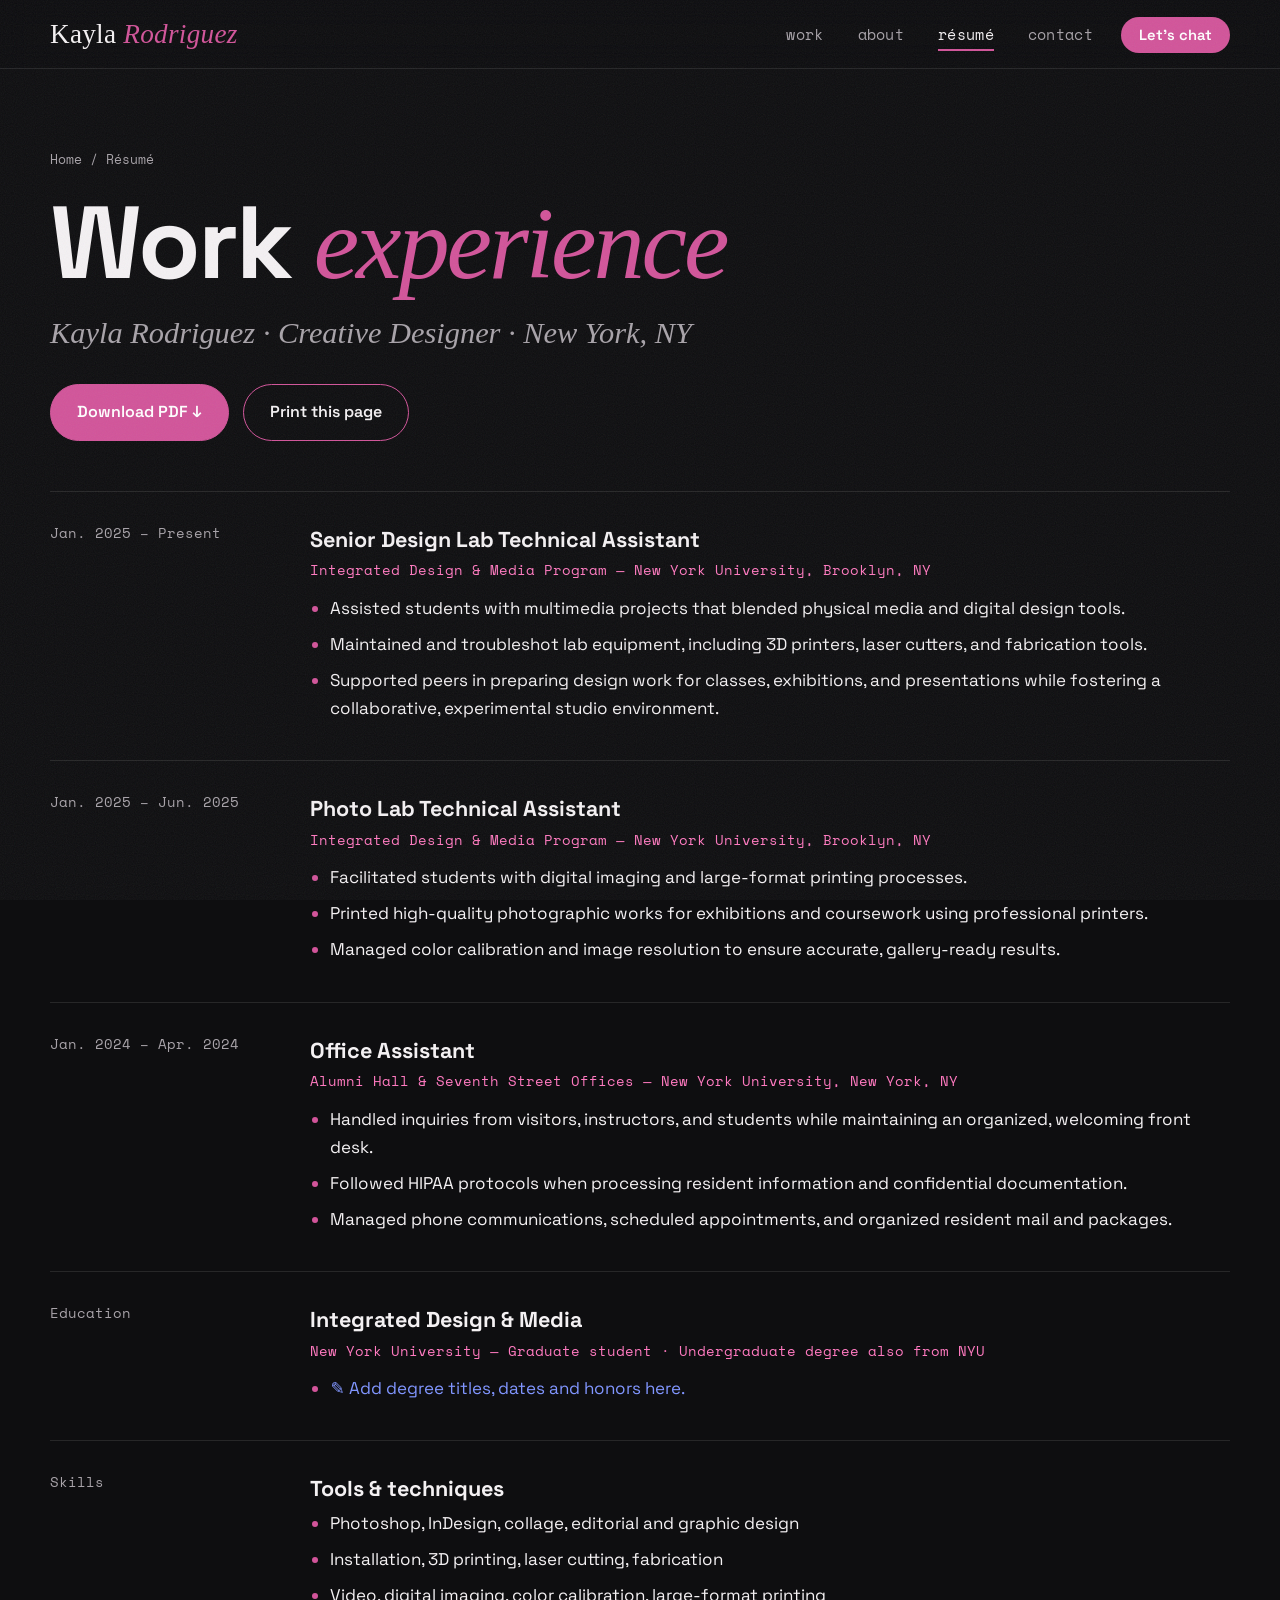
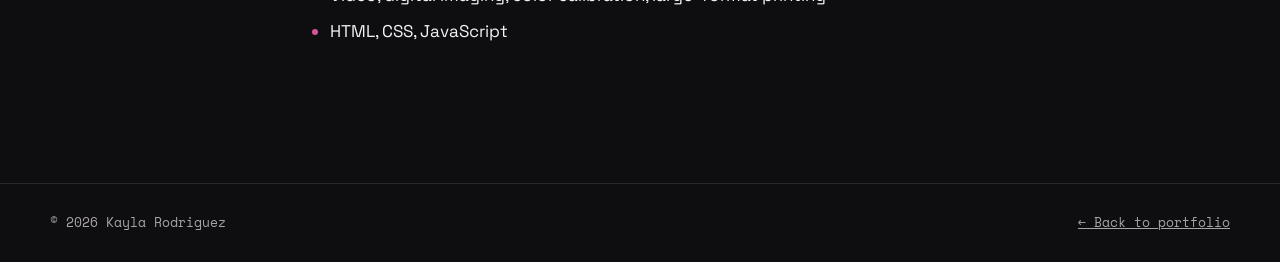
==== resume.html @ 99522a54 "bones" ====
<!DOCTYPE html>
<html lang="en" class="no-js">
<head>
  <meta charset="utf-8">
  <meta name="viewport" content="width=device-width, initial-scale=1">
  <title>Résumé — Kayla Rodriguez</title>
  <meta name="description" content="Résumé and work experience of Kayla Rodriguez, creative designer and NYU Integrated Design &amp; Media graduate student.">
  <link rel="preconnect" href="https://fonts.googleapis.com">
  <link rel="preconnect" href="https://fonts.gstatic.com" crossorigin>
  <link href="https://fonts.googleapis.com/css2?family=Instrument+Serif:ital@0;1&family=Space+Grotesk:wght@400;500;600;700&family=Space+Mono:wght@400;700&display=swap" rel="stylesheet">
  <link rel="stylesheet" href="style.css">
</head>
<body>
  <a class="skip-link" href="#main">Skip to content</a>
  <div class="progress" aria-hidden="true"></div>
  <header class="nav">
    <div class="wrap nav-inner">
      <a class="logo" href="index.html">Kayla <span>Rodriguez</span></a>
      <button class="menu-btn" type="button" aria-expanded="false" aria-controls="menu">menu</button>
      <ul id="menu">
        <li><a class="link" href="index.html#work">work</a></li>
        <li><a class="link" href="index.html#about">about</a></li>
        <li><a class="link" href="resume.html" aria-current="page">résumé</a></li>
        <li><a class="link" href="index.html#contact">contact</a></li>
        <li><a class="cta" href="mailto:RodriguezKay72@gmail.com">Let’s chat</a></li>
      </ul>
    </div>
  </header>

  <main id="main">
    <section class="p-hero">
      <div class="wrap">
        <div class="crumbs"><a href="index.html">Home</a> / Résumé</div>
        <h1>Work <em>experience</em></h1>
        <p class="kicker">Kayla Rodriguez · Creative Designer · New York, NY</p>
        <div class="hero-actions no-print">
          <!-- Put your PDF at assets/docs/Kayla-Rodriguez-Resume.pdf -->
          <a class="btn primary" href="assets/docs/Kayla-Rodriguez-Resume.pdf" download>Download PDF ↓</a>
          <a class="btn ghost" href="#" onclick="window.print();return false;">Print this page</a>
        </div>
      </div>
    </section>

    <section class="block" style="padding-top:20px">
      <div class="wrap">
        <article class="job reveal">
          <div class="when">Jan. 2025 – Present</div>
          <div>
            <h3>Senior Design Lab Technical Assistant</h3>
            <div class="where">Integrated Design &amp; Media Program — New York University, Brooklyn, NY</div>
            <ul>
              <li>Assisted students with multimedia projects that blended physical media and digital design tools.</li>
              <li>Maintained and troubleshot lab equipment, including 3D printers, laser cutters, and fabrication tools.</li>
              <li>Supported peers in preparing design work for classes, exhibitions, and presentations while fostering a collaborative, experimental studio environment.</li>
            </ul>
          </div>
        </article>
        <article class="job reveal">
          <div class="when">Jan. 2025 – Jun. 2025</div>
          <div>
            <h3>Photo Lab Technical Assistant</h3>
            <div class="where">Integrated Design &amp; Media Program — New York University, Brooklyn, NY</div>
            <ul>
              <li>Facilitated students with digital imaging and large-format printing processes.</li>
              <li>Printed high-quality photographic works for exhibitions and coursework using professional printers.</li>
              <li>Managed color calibration and image resolution to ensure accurate, gallery-ready results.</li>
            </ul>
          </div>
        </article>
        <article class="job reveal">
          <div class="when">Jan. 2024 – Apr. 2024</div>
          <div>
            <h3>Office Assistant</h3>
            <div class="where">Alumni Hall &amp; Seventh Street Offices — New York University, New York, NY</div>
            <ul>
              <li>Handled inquiries from visitors, instructors, and students while maintaining an organized, welcoming front desk.</li>
              <li>Followed HIPAA protocols when processing resident information and confidential documentation.</li>
              <li>Managed phone communications, scheduled appointments, and organized resident mail and packages.</li>
            </ul>
          </div>
        </article>
        <article class="job reveal">
          <div class="when">Education</div>
          <div>
            <h3>Integrated Design &amp; Media</h3>
            <div class="where">New York University — Graduate student · Undergraduate degree also from NYU</div>
            <ul><li><!-- Add degree names, graduation dates, honors here. --><span style="color:var(--yellow)">✎ Add degree titles, dates and honors here.</span></li></ul>
          </div>
        </article>
        <article class="job reveal">
          <div class="when">Skills</div>
          <div>
            <h3>Tools &amp; techniques</h3>
            <ul>
              <li>Photoshop, InDesign, collage, editorial and graphic design</li>
              <li>Installation, 3D printing, laser cutting, fabrication</li>
              <li>Video, digital imaging, color calibration, large-format printing</li>
              <li>HTML, CSS, JavaScript</li>
            </ul>
          </div>
        </article>
      </div>
    </section>
  </main>

  <footer><div class="wrap"><span>© <span id="year">2026</span> Kayla Rodriguez</span><span><a href="index.html">← Back to portfolio</a></span></div></footer>
  <script src="main.js"></script>
</body>
</html>
---- style.css ----
/* ============================================================
   Kayla Rodriguez — Portfolio
   Edit the colors / fonts in :root to re-theme the whole site.
   ============================================================ */
:root {
  --bg: #0e0e10;
  --bg-2: #161619;
  --bg-3: #1e1e23;
  --line: rgba(255, 255, 255, 0.1);
  --text: #f4f1f3;
  --muted: #a8a3a9;
  --accent: #d2549a;        /* magenta from your Notion name */
  --accent-2: #ff7ac0;      /* lighter hover */
  --blue: #3f7fc4;          /* from Science Said */
  --yellow: #8196ff;        /* from Operation: Girlhood */
  --red: #d8262f;
  --radius: 14px;
  --maxw: 1180px;
  --font-sans: "Space Grotesk", system-ui, -apple-system, "Segoe UI", sans-serif;
  --font-serif: "Playfair Display", Georgia, serif;
  --font-mono: "Space Mono", ui-monospace, Menlo, monospace;
}

*, *::before, *::after { box-sizing: border-box; }
html { scroll-behavior: smooth; }
body {
  margin: 0;
  background: var(--bg);
  color: var(--text);
  font-family: var(--font-sans);
  font-size: 17px;
  line-height: 1.65;
  -webkit-font-smoothing: antialiased;
  overflow-x: hidden;
}
img, video, iframe { max-width: 100%; display: block; }
a { color: inherit; }
::selection { background: var(--accent); color: #fff; }

.skip-link {
  position: absolute; left: -999px; top: 8px; z-index: 200;
  background: var(--accent); color: #fff; padding: 8px 14px; border-radius: 8px;
}
.skip-link:focus { left: 8px; }
:focus-visible { outline: 2px solid var(--accent-2); outline-offset: 3px; border-radius: 4px; }

/* film-grain overlay for texture */
body::after {
  content: ""; position: fixed; inset: 0; pointer-events: none; z-index: 150; opacity: .07;
  background-image: url("data:image/svg+xml;utf8,<svg xmlns='http://www.w3.org/2000/svg' width='160' height='160'><filter id='n'><feTurbulence type='fractalNoise' baseFrequency='.9' numOctaves='2' stitchTiles='stitch'/></filter><rect width='100%' height='100%' filter='url(%23n)'/></svg>");
}

.wrap { width: min(var(--maxw), 100% - 48px); margin-inline: auto; }

/* ---------- Scroll progress ---------- */
.progress { position: fixed; top: 0; left: 0; height: 3px; width: 0; z-index: 120;
  background: linear-gradient(90deg, var(--accent), var(--yellow), var(--blue)); }

/* ---------- Navigation ---------- */
.nav {
  position: sticky; top: 0; z-index: 100;
  background: rgba(14, 14, 16, 0.78);
  backdrop-filter: blur(14px); -webkit-backdrop-filter: blur(14px);
  border-bottom: 1px solid var(--line);
}
.nav-inner { display: flex; align-items: center; justify-content: space-between; height: 68px; }
.logo { font-family: var(--font-serif); font-size: 1.7rem; text-decoration: none; letter-spacing: .01em; }
.logo span { color: var(--accent); font-style: italic; }
.nav ul { display: flex; gap: 6px; list-style: none; margin: 0; padding: 0; align-items: center; }
.nav a.link {
  position: relative; text-decoration: none; padding: 8px 14px; font-size: .95rem;
  font-family: var(--font-mono); text-transform: lowercase; letter-spacing: .02em; color: var(--muted);
  transition: color .25s;
}
.nav a.link::after {
  content: ""; position: absolute; left: 14px; right: 14px; bottom: 2px; height: 2px;
  background: var(--accent); transform: scaleX(0); transform-origin: left; transition: transform .3s ease;
}
.nav a.link:hover, .nav a.link[aria-current="page"] { color: var(--text); }
.nav a.link:hover::after, .nav a.link[aria-current="page"]::after { transform: scaleX(1); }
.nav .cta {
  text-decoration: none; background: var(--accent); color: #fff; padding: 9px 18px; border-radius: 999px;
  font-size: .92rem; font-weight: 600; margin-left: 8px; transition: transform .2s, background .2s;
}
.nav .cta:hover { background: var(--accent-2); transform: translateY(-2px); }
.menu-btn { display: none; background: none; border: 1px solid var(--line); color: var(--text);
  padding: 8px 14px; border-radius: 8px; font: inherit; font-family: var(--font-mono); cursor: pointer; }

/* ---------- Buttons ---------- */
.btn {
  display: inline-flex; align-items: center; gap: 10px; padding: 14px 26px; border-radius: 999px;
  font-weight: 600; text-decoration: none; border: 1.5px solid var(--accent);
  transition: transform .2s, background .2s, color .2s, box-shadow .2s; cursor: pointer; font-size: 1rem;
  font-family: var(--font-sans);
}
.btn.primary { background: var(--accent); color: #fff; }
.btn.primary:hover { background: var(--accent-2); border-color: var(--accent-2); transform: translateY(-3px); box-shadow: 0 10px 30px -10px var(--accent); }
.btn.ghost { background: transparent; color: var(--text); }
.btn.ghost:hover { background: var(--accent); transform: translateY(-3px); }
.btn .arrow { transition: transform .25s; }
.btn:hover .arrow { transform: translateX(4px); }

/* ---------- Hero ---------- */
.hero { position: relative; padding: clamp(48px, 9vw, 110px) 0 clamp(40px, 6vw, 70px); overflow: hidden; min-height: calc(100vh - 137px);}
.hero .blob { position: absolute; border-radius: 50%; filter: blur(90px); opacity: .35; z-index: -1; animation: float 14s ease-in-out infinite alternate; }
.hero .b1 { width: 420px; height: 420px; background: var(--accent); top: -120px; left: -100px; }
.hero .b2 { width: 360px; height: 360px; background: var(--blue); bottom: -140px; right: 8%; animation-delay: -6s; opacity: .22; }
@keyframes float { to { transform: translate(60px, 40px) scale(1.12); } }

.hero-grid { display: grid; grid-template-columns: 1.25fr 1fr; gap: clamp(32px, 6vw, 80px); align-items: center; }
.eyebrow { font-family: var(--font-mono); font-size: .85rem; color: var(--accent-2); letter-spacing: .08em; text-transform: uppercase; margin: 0 0 18px; }
.eyebrow::before { content: "● "; animation: blink 1.8s infinite; }
@keyframes blink { 50% { opacity: .2; } }
h1.hero-title { font-size: clamp(2.6rem, 6.4vw, 5rem); line-height: 1.02; margin: 0 0 22px; font-weight: 700; letter-spacing: -.02em; }
h1.hero-title .name { color: var(--accent); font-family: var(--font-serif); font-style: italic; font-weight: 400; }
.hero-role { font-size: clamp(1.25rem, 2.4vw, 1.7rem); font-weight: 500; margin: 0 0 18px; }
.hero-role em { font-family: var(--font-serif); font-size: 1.15em; color: var(--accent-2); }
.rotator { display: inline-block; min-width: 1ch; color: var(--yellow); border-right: 2px solid var(--yellow); padding-right: 4px; animation: caret .8s steps(1) infinite; }
@keyframes caret { 50% { border-color: transparent; } }
.hero-sub { color: var(--muted); max-width: 56ch; margin: 0 0 30px; font-size: 1.08rem; }
.hero-actions { display: flex; flex-wrap: wrap; gap: 14px; }

.portrait { position: relative; justify-self: center; width: min(380px, 80vw); }
.portrait .frame {
  position: relative; border-radius: 22px; overflow: hidden; aspect-ratio: 4 / 4.6;
  border: 2px solid var(--text); transform: rotate(2.5deg); transition: transform .5s cubic-bezier(.2, .8, .2, 1);
  box-shadow: 14px 14px 0 var(--accent); background: var(--bg-3);
}
.portrait:hover .frame { transform: rotate(-1deg) scale(1.02); }
.portrait img { width: 100%; height: 100%; object-fit: cover; }
.portrait .sticker {
  position: absolute; z-index: 2; font-family: var(--font-mono); font-size: .78rem; font-weight: 700;
  padding: 7px 12px; border-radius: 999px; border: 2px solid #111; color: #111;
  animation: bob 5s ease-in-out infinite alternate;
}
.sticker.s1 { background: var(--yellow); top: -14px; left: -22px; transform: rotate(-8deg); }
.sticker.s2 { background: #fff; bottom: 26px; right: -26px; transform: rotate(6deg); animation-delay: -2s; }
.sticker.s3 { background: var(--blue); color: #fff; bottom: -18px; left: 8%; transform: rotate(-4deg); animation-delay: -3.5s; border-color: #fff; }
@keyframes bob { to { translate: 0 -8px; } }

/* ---------- Marquee ---------- */
.marquee { border-block: 1px solid var(--line); background: var(--bg-2); overflow: hidden; padding: 16px 0; }
.marquee-track { display: flex; width: max-content; gap: 40px; animation: scroll 38s linear infinite; }
.marquee:hover .marquee-track { animation-play-state: paused; }
.marquee span { font-family: var(--font-serif); font-size: clamp(1.125rem, 1.6vw, 1.425rem); font-style: italic; white-space: nowrap; font-weight: 500; display: flex; align-items: center; gap: 24px; }
.marquee span::after { content: "✦"; color: var(--accent); font-style: normal; font-size: .8em; }
@keyframes scroll { to { transform: translateX(-50%); } }

/* ---------- Sections ---------- */
section.block { padding: clamp(56px, 8vw, 100px) 0; }
.section-head { display: flex; align-items: baseline; justify-content: space-between; gap: 20px; flex-wrap: wrap; margin-bottom: 36px; }
h2.section-title { font-size: clamp(2rem, 4.5vw, 3.2rem); margin: 0; letter-spacing: -.02em; line-height: 1.1; }
h2.section-title em { font-family: var(--font-serif); color: var(--accent); font-weight: 400; }
.section-num { font-family: var(--font-mono); color: var(--muted); font-size: .9rem; }

/* ---------- Project cards ---------- */
.projects { display: grid; grid-template-columns: repeat(2, 1fr); gap: 28px; }
.card {
  position: relative; display: block; text-decoration: none; border-radius: var(--radius);
  background: var(--bg-2); border: 1px solid var(--line); overflow: hidden;
  transition: transform .35s cubic-bezier(.2, .8, .2, 1), border-color .3s, box-shadow .3s;
  transform-style: preserve-3d;
}
.card:hover { border-color: var(--accent); box-shadow: 0 24px 60px -24px rgba(210, 84, 154, .55); }
.card .thumb { aspect-ratio: 16 / 10; overflow: hidden; background: var(--bg-3); }
.card .thumb img { width: 100%; height: 100%; object-fit: cover; transition: transform .7s cubic-bezier(.2, .8, .2, 1), filter .4s; }
.card:hover .thumb img { transform: scale(1.07); }
.card .meta { padding: 20px 24px 24px; display: grid; gap: 8px; }
.card .tags { display: flex; flex-wrap: wrap; gap: 8px; }
.tag { font-family: var(--font-mono); font-size: .72rem; text-transform: uppercase; letter-spacing: .06em; padding: 4px 10px; border: 1px solid var(--line); border-radius: 999px; color: var(--muted); }
.tag.hot { border-color: var(--accent); color: var(--accent-2); }
.card h3 { font-size: 1.5rem; margin: 0; display: flex; justify-content: space-between; align-items: center; gap: 12px; }
.card h3 .go { font-size: 1.3rem; color: var(--accent); transition: transform .3s; }
.card:hover h3 .go { transform: translate(4px, -4px) rotate(0deg); }
.card p { margin: 0; color: var(--muted); font-size: .98rem; }
.card .num { position: absolute; top: 14px; left: 16px; z-index: 2; font-family: var(--font-mono); font-size: .8rem; background: rgba(0, 0, 0, .65); padding: 4px 10px; border-radius: 999px; backdrop-filter: blur(6px); }

/* ---------- About ---------- */
.about-grid { display: grid; grid-template-columns: 1fr 1.2fr; gap: clamp(30px, 6vw, 80px); align-items: start; }
.about-grid p { margin: 0 0 18px; }
.about-big { font-size: clamp(1.5rem, 3vw, 2.1rem); line-height: 1.3; font-weight: 500; letter-spacing: -.01em; }
.about-big em { font-family: var(--font-serif); color: var(--accent-2); }
.themes { display: flex; flex-wrap: wrap; gap: 10px; margin-top: 8px; }
.themes .tag { font-size: .8rem; padding: 7px 14px; transition: all .25s; }
.themes .tag:hover { background: var(--accent); color: #fff; border-color: var(--accent); transform: rotate(-2deg) scale(1.05); }
.skills { margin-top: 30px; display: grid; grid-template-columns: 1fr 1fr; gap: 12px 24px; font-family: var(--font-mono); font-size: .86rem; color: var(--muted); }
.skills b { color: var(--text); display: block; margin-bottom: 4px; font-weight: 700; }

/* ---------- Contact ---------- */
.contact { text-align: center; background: linear-gradient(180deg, transparent, rgba(210, 84, 154, .12)); border-top: 1px solid var(--line); }
.contact h2 { font-size: clamp(2.4rem, 8vw, 6rem); line-height: 1; margin: 0 0 24px; letter-spacing: -.03em; }
.contact h2 em { font-family: var(--font-serif); color: var(--accent); font-weight: 400; }
.contact-links { display: flex; justify-content: center; flex-wrap: wrap; gap: 14px; margin-top: 28px; }
.email-big { font-size: clamp(1.1rem, 3vw, 1.8rem); font-family: var(--font-mono); text-decoration: none; border-bottom: 2px solid var(--accent); transition: color .2s; word-break: break-all; }
.email-big:hover { color: var(--accent-2); }

footer { border-top: 1px solid var(--line); padding: 28px 0; color: var(--muted); font-family: var(--font-mono); font-size: .82rem; }
footer .wrap { display: flex; justify-content: space-between; flex-wrap: wrap; gap: 10px; }

/* ---------- Project pages ---------- */
.p-hero { padding: clamp(40px, 7vw, 80px) 0 30px; }
.crumbs { font-family: var(--font-mono); font-size: .82rem; color: var(--muted); margin-bottom: 22px; }
.crumbs a { text-decoration: none; } .crumbs a:hover { color: var(--accent-2); }
.p-hero h1 { font-size: clamp(2.8rem, 8vw, 6.4rem); line-height: .98; margin: 0 0 14px; letter-spacing: -.03em; }
.p-hero h1 em { font-family: var(--font-serif); font-weight: 400; color: var(--accent); }
.p-hero .kicker { font-family: var(--font-serif); font-style: italic; font-size: clamp(1.3rem, 2.6vw, 1.9rem); color: var(--muted); margin: 0 0 26px; }
.facts { display: grid; grid-template-columns: repeat(auto-fit, minmax(170px, 1fr)); gap: 0; border-block: 1px solid var(--line); margin-top: 30px; }
.facts div { padding: 16px 18px 16px 0; }
.facts dt { font-family: var(--font-mono); font-size: .72rem; text-transform: uppercase; letter-spacing: .08em; color: var(--muted); }
.facts dd { margin: 4px 0 0; font-weight: 600; }
.facts { margin-bottom: 0; }
.cover { margin: 40px 0 10px; border-radius: var(--radius); overflow: hidden; border: 1px solid var(--line); background: var(--bg-2); }
.cover img { width: 100%; max-height: 620px; object-fit: contain; margin: 0 auto; }

.article { display: grid; grid-template-columns: 200px 1fr; gap: clamp(24px, 5vw, 70px); padding: 40px 0; border-top: 1px solid var(--line); }
.article:first-of-type { border-top: none; }
.article > h2 { font-family: var(--font-mono); font-size: .85rem; text-transform: uppercase; letter-spacing: .1em; color: var(--accent-2); margin: 6px 0 0; font-weight: 700; position: sticky; top: 90px; align-self: start; }
.article .body { max-width: 74ch; }
.article .body p { margin: 0 0 20px; }
.article .body .lede { font-size: clamp(1.25rem, 2.2vw, 1.55rem); line-height: 1.45; font-weight: 500; }
.article .body blockquote { margin: 28px 0; padding: 4px 0 4px 22px; border-left: 3px solid var(--accent); font-family: var(--font-serif); font-size: 1.6rem; line-height: 1.3; font-style: italic; }
.article .body ul { padding-left: 1.2em; } .article .body li { margin-bottom: 10px; }
.article .body li::marker { color: var(--accent); }
.article.wide { grid-template-columns: 1fr; }
.article.wide > h2 { position: static; margin-bottom: 4px; }

.placeholder-note {
  border: 1.5px dashed var(--yellow); color: var(--yellow); border-radius: 10px; padding: 14px 18px;
  font-family: var(--font-mono); font-size: .85rem; background: rgba(243, 216, 107, .06); margin: 0 0 18px;
}
.gallery { display: grid; grid-template-columns: repeat(auto-fill, minmax(240px, 1fr)); gap: 18px; }
.gallery figure { margin: 0; }
.gallery button { all: unset; display: block; cursor: zoom-in; width: 100%; border-radius: 10px; overflow: hidden; border: 1px solid var(--line); transition: transform .3s, border-color .3s; }
.gallery button:hover { transform: translateY(-6px) rotate(-.6deg); border-color: var(--accent); }
.gallery button:focus-visible { outline: 2px solid var(--accent-2); outline-offset: 3px; }
.gallery img { width: 100%; height: auto; }
.gallery figcaption { font-family: var(--font-mono); font-size: .76rem; color: var(--muted); padding: 8px 2px; }
.media-frame { position: relative; aspect-ratio: 16 / 9; border-radius: var(--radius); overflow: hidden; border: 1px solid var(--line); background: var(--bg-2); }
.media-frame iframe, .media-frame video { position: absolute; inset: 0; width: 100%; height: 100%; border: 0; }
.media-frame.tall { aspect-ratio: 3 / 4; max-width: 560px; }
.flip-frame { aspect-ratio: 4 / 3; max-width: 900px; }

.next-prev { display: grid; grid-template-columns: 1fr 1fr; border-top: 1px solid var(--line); }
.next-prev a { padding: 44px 24px; text-decoration: none; transition: background .3s; }
.next-prev a:hover { background: var(--bg-2); }
.next-prev a:last-child { text-align: right; border-left: 1px solid var(--line); }
.next-prev small { font-family: var(--font-mono); color: var(--muted); text-transform: uppercase; letter-spacing: .08em; }
.next-prev strong { display: block; font-size: clamp(1.4rem, 3.4vw, 2.4rem); letter-spacing: -.02em; margin-top: 6px; }
.next-prev a:hover strong { color: var(--accent-2); }

/* ---------- Résumé ---------- */
.job { display: grid; grid-template-columns: 230px 1fr; gap: 30px; padding: 30px 0; border-top: 1px solid var(--line); }
.job .when { font-family: var(--font-mono); font-size: .85rem; color: var(--muted); }
.job h3 { margin: 0 0 2px; font-size: 1.35rem; }
.job .where { color: var(--accent-2); font-family: var(--font-mono); font-size: .86rem; margin-bottom: 12px; }
.job ul { margin: 0; padding-left: 1.2em; } .job li { margin-bottom: 8px; } .job li::marker { color: var(--accent); }
.resume-embed { height: 80vh; border: 1px solid var(--line); border-radius: var(--radius); overflow: hidden; background: var(--bg-2); }
.resume-embed iframe, .resume-embed object { width: 100%; height: 100%; border: 0; }

/* ---------- Lightbox ---------- */
.lightbox { position: fixed; inset: 0; z-index: 300; background: rgba(0, 0, 0, .92); display: none; place-items: center; padding: 30px; }
.lightbox.open { display: grid; }
.lightbox img { max-height: 90vh; max-width: 92vw; width: auto; border-radius: 8px; animation: pop .3s ease; }
.lightbox button { position: absolute; top: 18px; right: 22px; background: var(--accent); color: #fff; border: 0; font-size: 1.1rem; border-radius: 999px; padding: 10px 16px; cursor: pointer; font-family: var(--font-mono); }
@keyframes pop { from { transform: scale(.94); opacity: 0; } }

/* ---------- Custom cursor (desktop only) ---------- */
.cursor { position: fixed; left: 0; top: 0; width: 18px; height: 18px; border-radius: 50%; border: 2px solid var(--accent-2); pointer-events: none; z-index: 400; transform: translate(-50%, -50%); transition: width .2s, height .2s, background .2s; mix-blend-mode: difference; opacity: 0; }
.cursor.on { opacity: 1; }
.cursor.big { width: 54px; height: 54px; background: rgba(255, 255, 255, .15); }

/* ---------- Reveal on scroll ---------- */
.reveal { opacity: 0; transform: translateY(34px); transition: opacity .8s ease, transform .8s cubic-bezier(.2, .8, .2, 1); }
.reveal.in { opacity: 1; transform: none; }
.no-js .reveal { opacity: 1; transform: none; }

/* ---------- Responsive ---------- */
@media (max-width: 900px) {
  .hero-grid, .about-grid { grid-template-columns: 1fr; }
  .portrait { order: -1; width: min(300px, 70vw); margin-bottom: 20px; }
  .projects { grid-template-columns: 1fr; }
  .article, .job { grid-template-columns: 1fr; gap: 10px; }
  .article > h2 { position: static; }
}
@media (max-width: 760px) {
  .menu-btn { display: block; }
  .nav ul { position: absolute; top: 68px; left: 0; right: 0; flex-direction: column; align-items: stretch; background: var(--bg); border-bottom: 1px solid var(--line); padding: 10px 24px 20px; display: none; }
  .nav ul.open { display: flex; }
  .nav a.link { padding: 14px 0; } .nav a.link::after { left: 0; right: 0; bottom: 8px; }
  .nav .cta { text-align: center; margin: 8px 0 0; }
}
@media (hover: none), (pointer: coarse) { .cursor { display: none; } }
@media (prefers-reduced-motion: reduce) {
  *, *::before, *::after { animation: none !important; transition: none !important; scroll-behavior: auto !important; }
  .reveal { opacity: 1; transform: none; }
}
@media print {
  .nav, .progress, .cursor, .marquee, footer, .no-print, body::after { display: none !important; }
  body { background: #fff; color: #000; font-size: 12pt; }
  .job { break-inside: avoid; } .job .where, .eyebrow { color: #444; }
}
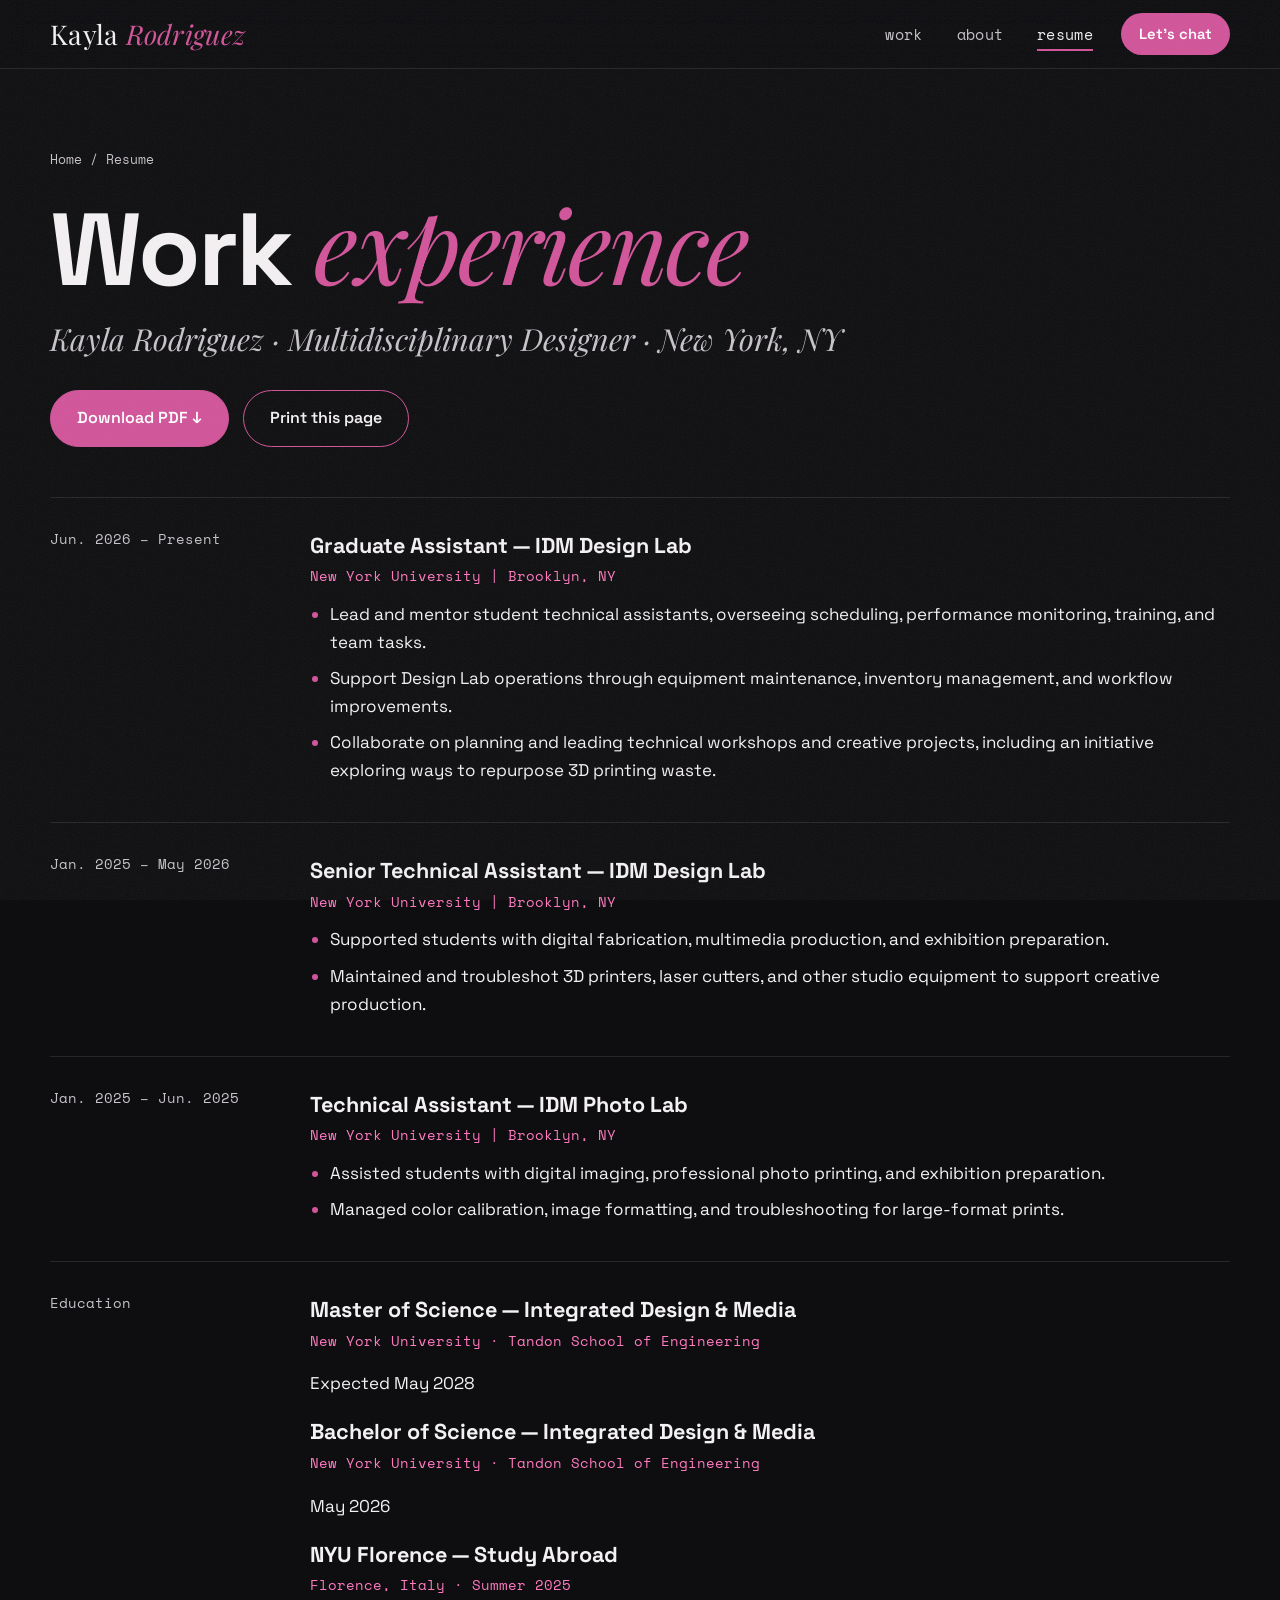
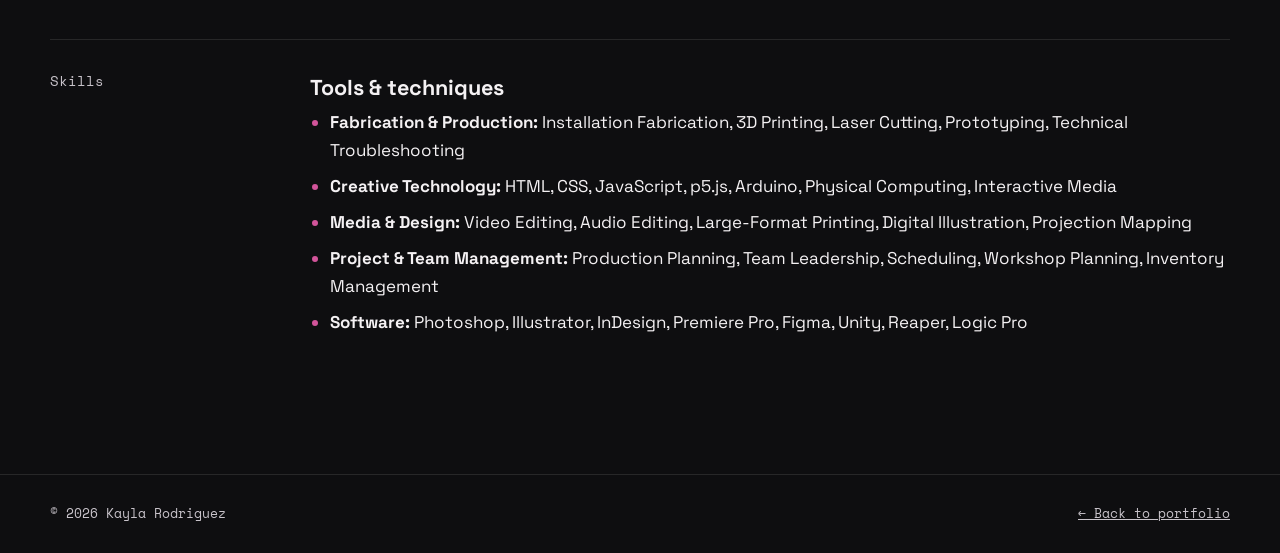
==== commit 3cea25c3: "moreeeee" ====
--- a/resume.html
+++ b/resume.html
@@ -1,15 +1,21 @@
 <!DOCTYPE html>
 <html lang="en" class="no-js">
+
 <head>
   <meta charset="utf-8">
   <meta name="viewport" content="width=device-width, initial-scale=1">
-  <title>Résumé — Kayla Rodriguez</title>
-  <meta name="description" content="Résumé and work experience of Kayla Rodriguez, creative designer and NYU Integrated Design &amp; Media graduate student.">
+  <title>Resume — Kayla Rodriguez</title>
+  <meta name="description"
+    content="Resume and work experience of Kayla Rodriguez, creative designer and NYU Integrated Design &amp; Media graduate student.">
   <link rel="preconnect" href="https://fonts.googleapis.com">
   <link rel="preconnect" href="https://fonts.gstatic.com" crossorigin>
-  <link href="https://fonts.googleapis.com/css2?family=Instrument+Serif:ital@0;1&family=Space+Grotesk:wght@400;500;600;700&family=Space+Mono:wght@400;700&display=swap" rel="stylesheet">
+
+  <link
+    href="https://fonts.googleapis.com/css2?family=Playfair+Display:ital,wght@0,400;0,500;0,600;1,400;1,500;1,600&family=Space+Grotesk:wght@400;500;600;700&family=Space+Mono:wght@400;700&display=swap"
+    rel="stylesheet">
   <link rel="stylesheet" href="style.css">
 </head>
+
 <body>
   <a class="skip-link" href="#main">Skip to content</a>
   <div class="progress" aria-hidden="true"></div>
@@ -20,9 +26,9 @@
       <ul id="menu">
         <li><a class="link" href="index.html#work">work</a></li>
         <li><a class="link" href="index.html#about">about</a></li>
-        <li><a class="link" href="resume.html" aria-current="page">résumé</a></li>
-        <li><a class="link" href="index.html#contact">contact</a></li>
-        <li><a class="cta" href="mailto:RodriguezKay72@gmail.com">Let’s chat</a></li>
+        <li><a class="link" href="resume.html" aria-current="page">resume</a></li>
+        <!-- <li><a class="link" href="#contact">contact</a></li> -->
+        <a class="cta" href="index.html#contact">Let’s chat</a>
       </ul>
     </div>
   </header>
@@ -30,9 +36,9 @@
   <main id="main">
     <section class="p-hero">
       <div class="wrap">
-        <div class="crumbs"><a href="index.html">Home</a> / Résumé</div>
+        <div class="crumbs"><a href="index.html">Home</a> / Resume</div>
         <h1>Work <em>experience</em></h1>
-        <p class="kicker">Kayla Rodriguez · Creative Designer · New York, NY</p>
+        <p class="kicker">Kayla Rodriguez · Multidisciplinary Designer · New York, NY</p>
         <div class="hero-actions no-print">
           <!-- Put your PDF at assets/docs/Kayla-Rodriguez-Resume.pdf -->
           <a class="btn primary" href="assets/docs/Kayla-Rodriguez-Resume.pdf" download>Download PDF ↓</a>
@@ -44,66 +50,104 @@
     <section class="block" style="padding-top:20px">
       <div class="wrap">
         <article class="job reveal">
-          <div class="when">Jan. 2025 – Present</div>
+          <div class="when">Jun. 2026 – Present</div>
           <div>
-            <h3>Senior Design Lab Technical Assistant</h3>
-            <div class="where">Integrated Design &amp; Media Program — New York University, Brooklyn, NY</div>
+            <h3>Graduate Assistant — IDM Design Lab</h3>
+            <div class="where">New York University | Brooklyn, NY</div>
             <ul>
-              <li>Assisted students with multimedia projects that blended physical media and digital design tools.</li>
-              <li>Maintained and troubleshot lab equipment, including 3D printers, laser cutters, and fabrication tools.</li>
-              <li>Supported peers in preparing design work for classes, exhibitions, and presentations while fostering a collaborative, experimental studio environment.</li>
+              <li>Lead and mentor student technical assistants, overseeing scheduling, performance monitoring, training, and team tasks.</li>
+              <li>Support Design Lab operations through equipment maintenance, inventory management, and workflow improvements.</li>
+              <li>Collaborate on planning and leading technical workshops and creative projects, including an initiative exploring ways to repurpose 3D printing waste.</li>
+            </ul>
+          </div>
+        </article>
+        <article class="job reveal">
+          <div class="when">Jan. 2025 – May 2026</div>
+          <div>
+            <h3>Senior Technical Assistant — IDM Design Lab</h3>
+            <div class="where">New York University | Brooklyn, NY</div>
+            <ul>
+              <li>Supported students with digital fabrication, multimedia production, and exhibition preparation.</li>
+              <li>Maintained and troubleshot 3D printers, laser cutters, and other studio equipment to support creative production.</li>
             </ul>
           </div>
         </article>
         <article class="job reveal">
           <div class="when">Jan. 2025 – Jun. 2025</div>
           <div>
-            <h3>Photo Lab Technical Assistant</h3>
-            <div class="where">Integrated Design &amp; Media Program — New York University, Brooklyn, NY</div>
+            <h3>Technical Assistant — IDM Photo Lab</h3>
+            <div class="where">New York University | Brooklyn, NY</div>
             <ul>
-              <li>Facilitated students with digital imaging and large-format printing processes.</li>
-              <li>Printed high-quality photographic works for exhibitions and coursework using professional printers.</li>
-              <li>Managed color calibration and image resolution to ensure accurate, gallery-ready results.</li>
+              <li>Assisted students with digital imaging, professional photo printing, and exhibition preparation.</li>
+              <li>Managed color calibration, image formatting, and troubleshooting for large-format prints.</li>
             </ul>
           </div>
         </article>
-        <article class="job reveal">
-          <div class="when">Jan. 2024 – Apr. 2024</div>
-          <div>
-            <h3>Office Assistant</h3>
-            <div class="where">Alumni Hall &amp; Seventh Street Offices — New York University, New York, NY</div>
-            <ul>
-              <li>Handled inquiries from visitors, instructors, and students while maintaining an organized, welcoming front desk.</li>
-              <li>Followed HIPAA protocols when processing resident information and confidential documentation.</li>
-              <li>Managed phone communications, scheduled appointments, and organized resident mail and packages.</li>
-            </ul>
-          </div>
-        </article>
+
         <article class="job reveal">
           <div class="when">Education</div>
           <div>
-            <h3>Integrated Design &amp; Media</h3>
-            <div class="where">New York University — Graduate student · Undergraduate degree also from NYU</div>
-            <ul><li><!-- Add degree names, graduation dates, honors here. --><span style="color:var(--yellow)">✎ Add degree titles, dates and honors here.</span></li></ul>
+            <h3>Master of Science — Integrated Design &amp; Media</h3>
+            <div class="where">
+              New York University · Tandon School of Engineering
+            </div>
+            <p>Expected May 2028</p>
+
+            <h3>Bachelor of Science — Integrated Design &amp; Media</h3>
+            <div class="where">
+              New York University · Tandon School of Engineering
+            </div>
+            <p>May 2026</p>
+
+            <h3>NYU Florence — Study Abroad</h3>
+            <div class="where">Florence, Italy · Summer 2025</div>
+            
           </div>
         </article>
+
+        <!-- SKILLS -->
         <article class="job reveal">
           <div class="when">Skills</div>
           <div>
             <h3>Tools &amp; techniques</h3>
             <ul>
-              <li>Photoshop, InDesign, collage, editorial and graphic design</li>
-              <li>Installation, 3D printing, laser cutting, fabrication</li>
-              <li>Video, digital imaging, color calibration, large-format printing</li>
-              <li>HTML, CSS, JavaScript</li>
+              <li>
+                <strong>Fabrication &amp; Production:</strong>
+                Installation Fabrication, 3D Printing, Laser Cutting,
+                Prototyping, Technical Troubleshooting
+              </li>
+              <li>
+                <strong>Creative Technology:</strong>
+                HTML, CSS, JavaScript, p5.js, Arduino,
+                Physical Computing, Interactive Media
+              </li>
+              <li>
+                <strong>Media &amp; Design:</strong>
+                Video Editing, Audio Editing, Large-Format Printing,
+                Digital Illustration, Projection Mapping
+              </li>
+              <li>
+                <strong>Project &amp; Team Management:</strong>
+                Production Planning, Team Leadership, Scheduling, Workshop Planning, Inventory Management
+              </li>
+              <li>
+                <strong>Software:</strong>
+                Photoshop, Illustrator, InDesign, Premiere Pro,
+                Figma, Unity, Reaper, Logic Pro
+              </li>
             </ul>
           </div>
         </article>
+
       </div>
     </section>
   </main>
 
-  <footer><div class="wrap"><span>© <span id="year">2026</span> Kayla Rodriguez</span><span><a href="index.html">← Back to portfolio</a></span></div></footer>
+  <footer>
+    <div class="wrap"><span>© <span id="year">2026</span> Kayla Rodriguez</span><span><a href="index.html">← Back to
+          portfolio</a></span></div>
+  </footer>
   <script src="main.js"></script>
 </body>
-</html>
+
+</html>
--- a/style.css
+++ b/style.css
@@ -8,7 +8,7 @@
   --bg-3: #1e1e23;
   --line: rgba(255, 255, 255, 0.1);
   --text: #f4f1f3;
-  --muted: #a8a3a9;
+  --muted: #c8c3ca;
   --accent: #d2549a;        /* magenta from your Notion name */
   --accent-2: #ff7ac0;      /* lighter hover */
   --blue: #3f7fc4;          /* from Science Said */
@@ -101,7 +101,7 @@
 .btn:hover .arrow { transform: translateX(4px); }
 
 /* ---------- Hero ---------- */
-.hero { position: relative; padding: clamp(48px, 9vw, 110px) 0 clamp(40px, 6vw, 70px); overflow: hidden; min-height: calc(100vh - 137px);}
+.hero { position: relative; padding: clamp(48px, 9vw, 110px) 0 clamp(40px, 6vw, 70px); overflow: hidden; min-height: calc(100svh - 68px);}
 .hero .blob { position: absolute; border-radius: 50%; filter: blur(90px); opacity: .35; z-index: -1; animation: float 14s ease-in-out infinite alternate; }
 .hero .b1 { width: 420px; height: 420px; background: var(--accent); top: -120px; left: -100px; }
 .hero .b2 { width: 360px; height: 360px; background: var(--blue); bottom: -140px; right: 8%; animation-delay: -6s; opacity: .22; }
@@ -176,15 +176,21 @@
 .card .num { position: absolute; top: 14px; left: 16px; z-index: 2; font-family: var(--font-mono); font-size: .8rem; background: rgba(0, 0, 0, .65); padding: 4px 10px; border-radius: 999px; backdrop-filter: blur(6px); }
 
 /* ---------- About ---------- */
-.about-grid { display: grid; grid-template-columns: 1fr 1.2fr; gap: clamp(30px, 6vw, 80px); align-items: start; }
+.about-grid { display: grid; grid-template-columns: 0.75fr 1.45fr; gap: clamp(30px, 6vw, 80px); align-items: start; }
 .about-grid p { margin: 0 0 18px; }
 .about-big { font-size: clamp(1.5rem, 3vw, 2.1rem); line-height: 1.3; font-weight: 500; letter-spacing: -.01em; }
 .about-big em { font-family: var(--font-serif); color: var(--accent-2); }
 .themes { display: flex; flex-wrap: wrap; gap: 10px; margin-top: 8px; }
 .themes .tag { font-size: .8rem; padding: 7px 14px; transition: all .25s; }
 .themes .tag:hover { background: var(--accent); color: #fff; border-color: var(--accent); transform: rotate(-2deg) scale(1.05); }
-.skills { margin-top: 30px; display: grid; grid-template-columns: 1fr 1fr; gap: 12px 24px; font-family: var(--font-mono); font-size: .86rem; color: var(--muted); }
-.skills b { color: var(--text); display: block; margin-bottom: 4px; font-weight: 700; }
+.skills { margin-top: 30px; display: grid; grid-template-columns: 1fr; gap: 12px 24px; font-family: var(--font-mono); font-size: .86rem; color: var(--muted); }
+.skills b {
+  color: var(--text);
+  display: block;
+  margin-bottom: 4px;
+  font-weight: 700;
+}
+
 
 /* ---------- Contact ---------- */
 .contact { text-align: center; background: linear-gradient(180deg, transparent, rgba(210, 84, 154, .12)); border-top: 1px solid var(--line); }
